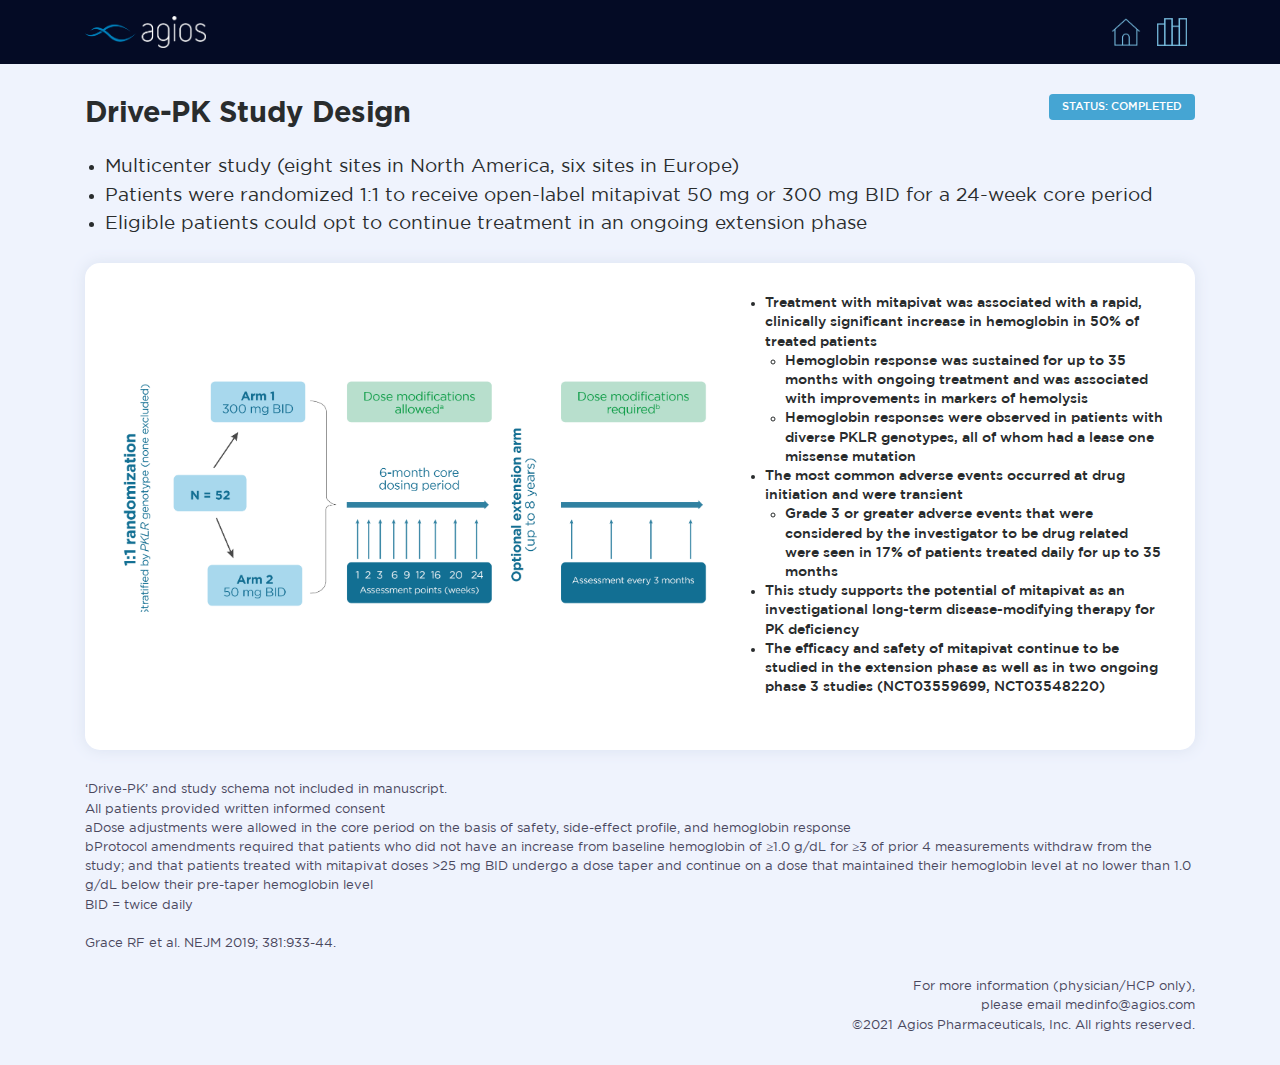
==== drive-pk-study-design.html @ 7fc3be54 "Add files via upload" ====
<!doctype html>
<html lang="en">
  <head>
    <!-- Required meta tags -->
    <meta charset="utf-8">
    <meta name="viewport" content="width=device-width, initial-scale=1, shrink-to-fit=no">

    <!-- Bootstrap CSS -->
    <link rel="stylesheet" href="css/bootstrap.min.css">
    <link rel="stylesheet" href="css/style.css">

    <title>Agios</title>
  </head>
  <body>
    <nav class="navbar navbar-expand-lg navbar-dark">
      <div class="container">
        <a class="navbar-brand" href="index.html">
          <img src="images/logo.png" />
        </a>

        <ul class="navbar-nav ml-auto">
            <li class="nav-item active">
              <a class="nav-link" href="index.html">
                <img src="images/icons/home-icon.png" width="30">
              </a>
            </li>
            <li class="nav-item active">
              <a class="nav-link" href="pkr-activator-pipeline.html">
                <img src="images/icons/pipeline-icon.png" width="30">
              </a>
            </li>
          </ul>
      </div>
    </nav>
    <main class="pipeline-details">
      <div class="container">
        <div class="row">
          <div class="col-md-12">
            <h1 class="mb-4">Drive-PK Study Design
              <span class="badge blue-dark float-right">Status: Completed</span>
            </h1>
          </div>
          <div class="col-md-12">
            <ul class="mb-4 pl-20">
              <li>Multicenter study (eight sites in North America, six sites in Europe)</li>
              <li>Patients were randomized 1:1 to receive open-label mitapivat 50 mg or 300 mg BID for a 24-week core period</li>
              <li>Eligible patients could opt to continue treatment in an ongoing extension phase</li>
            </ul>
            
            <div class="block">
              <div class="row">
                <div class="col-md-7 d-flex align-items-center">
                  <img src="images/drive-pk-study-design.png" />
                </div>

                <div class="col-md-5">
                  <ul class="mb-4 pl-20">
                    <li>Treatment with mitapivat was associated with a rapid, clinically significant increase in hemoglobin in 50% of treated patients
                        <ul class="pl-20">
                          <li>Hemoglobin response was sustained for up to 35 months with ongoing treatment and was associated with improvements in markers of hemolysis</li>
                          <li>Hemoglobin responses were observed in patients with diverse PKLR genotypes, all of whom had a lease one missense mutation</li>
                        </ul>
                       </li>
                       <li>The most common adverse events occurred at drug initiation and were transient
                          <ul class="pl-20">
                            <li>Grade 3 or greater adverse events that were considered by the investigator to be drug related were seen in 17% of patients treated daily for up to 35 months</li>
                          </ul>
                       </li>
                       <li>This study supports the potential of mitapivat as an investigational long-term disease-modifying therapy for PK deficiency</li>
                       <li>The efficacy and safety of mitapivat continue to be studied in the extension phase as well as in two ongoing phase 3 studies (NCT03559699, NCT03548220)</li>
                  </ul>
                </div>
              </div>
            </div>

          </div>
        </div>
        <footer>
            <div class="row">
              <div class="col-md-12">
                <p class="text-left mb-4">‘Drive-PK’ and study schema not included in manuscript.<br/>
                All patients provided written informed consent<br/> 
                aDose adjustments were allowed in the core period on the basis of safety, side-effect profile, and hemoglobin response<br/>
                bProtocol amendments required that patients who did not have an increase from baseline hemoglobin of ≥1.0 g/dL for ≥3 of prior 4 measurements withdraw from the study; and that patients treated with mitapivat doses >25 mg BID undergo a dose taper and continue on a dose that maintained their hemoglobin level at no lower than 1.0 g/dL below their pre-taper hemoglobin level<br/>
                BID = twice daily<br/><br/>
                Grace RF et al. NEJM 2019; 381:933-44.</p>
                <p class="text-right">For more information (physician/HCP only),<br/>
                please email medinfo@agios.com<br/>
                ©2021 Agios Pharmaceuticals, Inc. All rights reserved.</p>
              </div>
            </div>
        </footer>
      </div>
    </main>


    <!-- Optional JavaScript -->
    <!-- jQuery first, then Popper.js, then Bootstrap JS -->
    <!-- <script src="https://code.jquery.com/jquery-3.2.1.slim.min.js" integrity="sha384-KJ3o2DKtIkvYIK3UENzmM7KCkRr/rE9/Qpg6aAZGJwFDMVNA/GpGFF93hXpG5KkN" crossorigin="anonymous"></script>
    <script src="https://cdnjs.cloudflare.com/ajax/libs/popper.js/1.12.9/umd/popper.min.js" integrity="sha384-ApNbgh9B+Y1QKtv3Rn7W3mgPxhU9K/ScQsAP7hUibX39j7fakFPskvXusvfa0b4Q" crossorigin="anonymous"></script> -->
    <script src="js/jquery-3.4.1.min.js"></script>
    <script src="js/bootstrap.min.js"></script>
  </body>
</html>
---- css/style.css ----
/* fonts */
@font-face {
    font-family: 'Gotham';
    src: url('../fonts/Gotham-Bold.woff2') format('woff2'),
        url('../fonts/Gotham-Bold.woff') format('woff');
    font-weight: bold;
    font-style: normal;
    font-display: swap;
}

@font-face {
    font-family: 'Gotham';
    src: url('../fonts/Gotham-BoldItalic.woff2') format('woff2'),
        url('../fonts/Gotham-BoldItalic.woff') format('woff');
    font-weight: bold;
    font-style: italic;
    font-display: swap;
}

@font-face {
    font-family: 'Gotham';
    src: url('../fonts/Gotham-Bold.woff2') format('woff2'),
        url('../fonts/Gotham-Bold.woff') format('woff');
    font-weight: bold;
    font-style: normal;
    font-display: swap;
}

@font-face {
    font-family: 'Gotham';
    src: url('../fonts/Gotham-Black.woff2') format('woff2'),
        url('../fonts/Gotham-Black.woff') format('woff');
    font-weight: 500;
    font-style: normal;
    font-display: swap;
}

@font-face {
    font-family: 'Gotham';
    src: url('../fonts/Gotham-BookItalic.woff2') format('woff2'),
        url('../fonts/Gotham-BookItalic.woff') format('woff');
    font-weight: 500;
    font-style: italic;
    font-display: swap;
}

@font-face {
    font-family: 'Gotham';
    src: url('../fonts/Gotham-Book.woff2') format('woff2'),
        url('../fonts/Gotham-Book.woff') format('woff');
    font-weight: normal;
    font-style: normal;
    font-display: swap;
}

@font-face {
    font-family: 'Gotham';
    src: url('../fonts/Gotham-BookItalic.woff2') format('woff2'),
        url('../fonts/Gotham-BookItalic.woff') format('woff');
    font-weight: normal;
    font-style: italic;
    font-display: swap;
}

@font-face {
    font-family: 'Gotham';
    src: url('../fonts/Gotham-Light.woff2') format('woff2'),
        url('../fonts/Gotham-Light.woff') format('woff');
    font-weight: 300;
    font-style: normal;
    font-display: swap;
}

@font-face {
    font-family: 'Gotham';
    src: url('../fonts/Gotham-Light.woff2') format('woff2'),
        url('../fonts/Gotham-Light.woff') format('woff');
    font-weight: 300;
    font-style: normal;
    font-display: swap;
}

@font-face {
    font-family: 'Gotham';
    src: url('../fonts/Gotham-Medium.woff2') format('woff2'),
        url('../fonts/Gotham-Medium.woff') format('woff');
    font-weight: 500;
    font-style: normal;
    font-display: swap;
}

@font-face {
    font-family: 'Gotham';
    src: url('../fonts/Gotham-LightItalic.woff2') format('woff2'),
        url('../fonts/Gotham-LightItalic.woff') format('woff');
    font-weight: 300;
    font-style: italic;
    font-display: swap;
}

@font-face {
    font-family: 'Gotham';
    src: url('../fonts/Gotham-Medium.woff2') format('woff2'),
        url('../fonts/Gotham-Medium.woff') format('woff');
    font-weight: 500;
    font-style: normal;
    font-display: swap;
}

@font-face {
    font-family: 'Gotham';
    src: url('../fonts/Gotham-Thin.woff2') format('woff2'),
        url('../fonts/Gotham-Thin.woff') format('woff');
    font-weight: 100;
    font-style: normal;
    font-display: swap;
}

@font-face {
    font-family: 'Gotham';
    src: url('../fonts/Gotham-ThinItalic.woff2') format('woff2'),
        url('../fonts/Gotham-ThinItalic.woff') format('woff');
    font-weight: 100;
    font-style: italic;
    font-display: swap;
}

@font-face {
    font-family: 'Gotham';
    src: url('../fonts/Gotham-XLight.woff2') format('woff2'),
        url('../fonts/Gotham-XLight.woff') format('woff');
    font-weight: 300;
    font-style: normal;
    font-display: swap;
}

@font-face {
    font-family: 'Gotham';
    src: url('../fonts/Gotham-UltraItalic.woff2') format('woff2'),
        url('../fonts/Gotham-UltraItalic.woff') format('woff');
    font-weight: 500;
    font-style: italic;
    font-display: swap;
}

@font-face {
    font-family: 'Gotham';
    src: url('../fonts/Gotham-MediumItalic.woff2') format('woff2'),
        url('../fonts/Gotham-MediumItalic.woff') format('woff');
    font-weight: 500;
    font-style: italic;
    font-display: swap;
}

@font-face {
    font-family: 'Gotham';
    src: url('../fonts/Gotham-XLightItalic.woff2') format('woff2'),
        url('../fonts/Gotham-XLightItalic.woff') format('woff');
    font-weight: 300;
    font-style: italic;
    font-display: swap;
}

/* css */
body {
	font-family: 'Gotham';
	background: #eff3fd;
	font-size: 1.2rem;
	color: #292c2d;
}

.container {
    max-width: 1140px;
    width: 100%;
}

h1 {
    font-size: 1.8rem;
    font-weight: 900;
}

h2 {
    font-size: 1.4rem;
    font-weight: 900;
}

.navbar {
	background:	#040b25 !important;
	padding: .6rem 1rem;
}
.navbar ul.navbar-nav {
    -webkit-box-orient: horizontal;
    -webkit-box-direction: normal;
    -ms-flex-direction: row;
    flex-direction: row;
}

.navbar .navbar-nav .nav-link {
    padding-right: .5rem;
    padding-left: .5rem;
}

.navbar .navbar-brand img {
    height: 32px;
}

footer {
	padding-bottom: 30px;
}

footer p {
	font-size: 0.8rem;
    font-weight: 400;
    margin-bottom: 0px;
    color: #4a485d;
}

main > .container {
	padding-top: 30px;
}

.block {
    background: #ffffff;
    padding: 30px;
    border-radius: 30px;
    box-shadow: 0px 0px 15px #dae2f0;
    margin-bottom: 30px;
    width: 100%;
}

.home .block {
    padding: 40px;
}

.home .col-md-6 {
    display: flex;
}

a.block {
    color: #292c2d;
    text-decoration: none;
}


/* Peak Registry */
.peak-registry .container {
	background-image: url(../images/peak-registry-bg.png);
    background-position: top right;
    background-repeat: no-repeat;
    background-size: 32% 100%;
}

.peak-registry .container .row, 
.peak-registry .container footer {
    position: relative;
    z-index: 99;
}

.purple-text {
	color: #90278e;
}

.light-blue-text {
    color: #0093ce;
}

main ul li {
	font-size: 1.2rem;
    color: #292c2d;
    font-weight: 400;
}

/* Pipeline css */
.table {
    margin-bottom: 30px;
    background: #fff;
    border-radius: 15px;
}

.table .thead-dark th {
    color: #fff;
    background-color: #1d2a49;
    border-color: #1d2a49;
    font-size: 0.8rem;
    vertical-align: middle;
    font-weight: 400;
    line-height: 1rem;
    padding: 0.8rem 0.4rem;
}

.table .thead-dark th:first-child,
.table tbody:last-child td:first-child {
    border-radius: 15px 0 0 0;
}

.table .thead-dark th:last-child,
.table tbody:last-child td:last-child {
    border-radius: 0 15px 0 0;
}


.table tbody tr:first-child td {
    padding-top: 1.4rem;
}

.table tbody tr:last-child td {
    padding-bottom: 1.4rem;
}

.table .thead-dark th:first-child,
.table tbody tr td:first-child[rowspan="3"],
.table tbody tr td:first-child[rowspan="2"],
.table tbody tr td:first-child[rowspan="1"] {
    padding-left: 1.4rem;
}

.table .thead-dark th:last-child,
.table tbody tr td:last-child {
    padding-right: 1.4rem;
}


.table tbody+tbody {
    border-top: 0px;
}

.table td, .table th {
    padding: .4rem;
    border-top: 0;
}

.table td p {
    font-size: 0.8rem;
    font-weight: 500;
    line-height: 1rem;
    display: inline-flex;
}

.table-body-green {
	background: #ebfff0;	
}

.table-body-blue {
	background: #e6f3fc;	
}

.pipeline-block {
    display: block;
    height: 40px;
    font-size: 0.8rem;
    font-weight: 500;
    line-height: 1rem;
    color: #fff;
    text-align: center;
    padding: 10px 0px;
}

.pipeline-block:hover {
    color: #fff;
    text-decoration: none;
}

.green-light {
	background: #b8dfcd;
}

.green-medium {
	background: #8ccfb0;
}

.green-dark {
	background: #52b279;
}

.blue-light {
	background: #a8d8ed;
}

.blue-medium {
	background: #78bee1;
}

.blue-dark {
	background: #45a5d3;
}

.red-dark {
    background: #ab1927;
}

.green-text {
	color: #00b06d;
}

.blue-text {
	color: #126f93;
}

.red-text {
    color: #ab1927;
}

/* pipeline details */

.pipeline-details h1 .activate {
    height: 24px;
    vertical-align: top;
    margin-top: 6px;
    margin-left: 15px;
}
.pl-20 {
    padding-left: 20px;
}

.badge {
    font-size: 0.7rem;
    font-weight: 500;
    line-height: 1rem;
    text-transform: uppercase;
    padding: 0.3rem 0.8rem;
    color: #fff;
}

.pipeline-details .block {
    border-radius: 15px;
}

.pipeline-details .block img {
    width: 100%;
    margin-bottom: 30px;
}

.pipeline-details .block p,
.pipeline-details .block ul li {
    font-size: 0.9rem;
    font-weight: 500;
    line-height: 1.2rem;
}

.pipeline-details .block p strong {
    font-weight: 900;
    font-size: 1rem;
}

.pipeline-details .side-block-container {
    padding: 0px;
}

.pipeline-details .block .side-block {
    display: block;
    padding: 30px;
}

.pipeline-details .block .side-block-gray {
    background: #f4f4f4;
}

.pipeline-details .block .side-block:last-child {
    border-radius: 0px 0px 15px 15px;
}
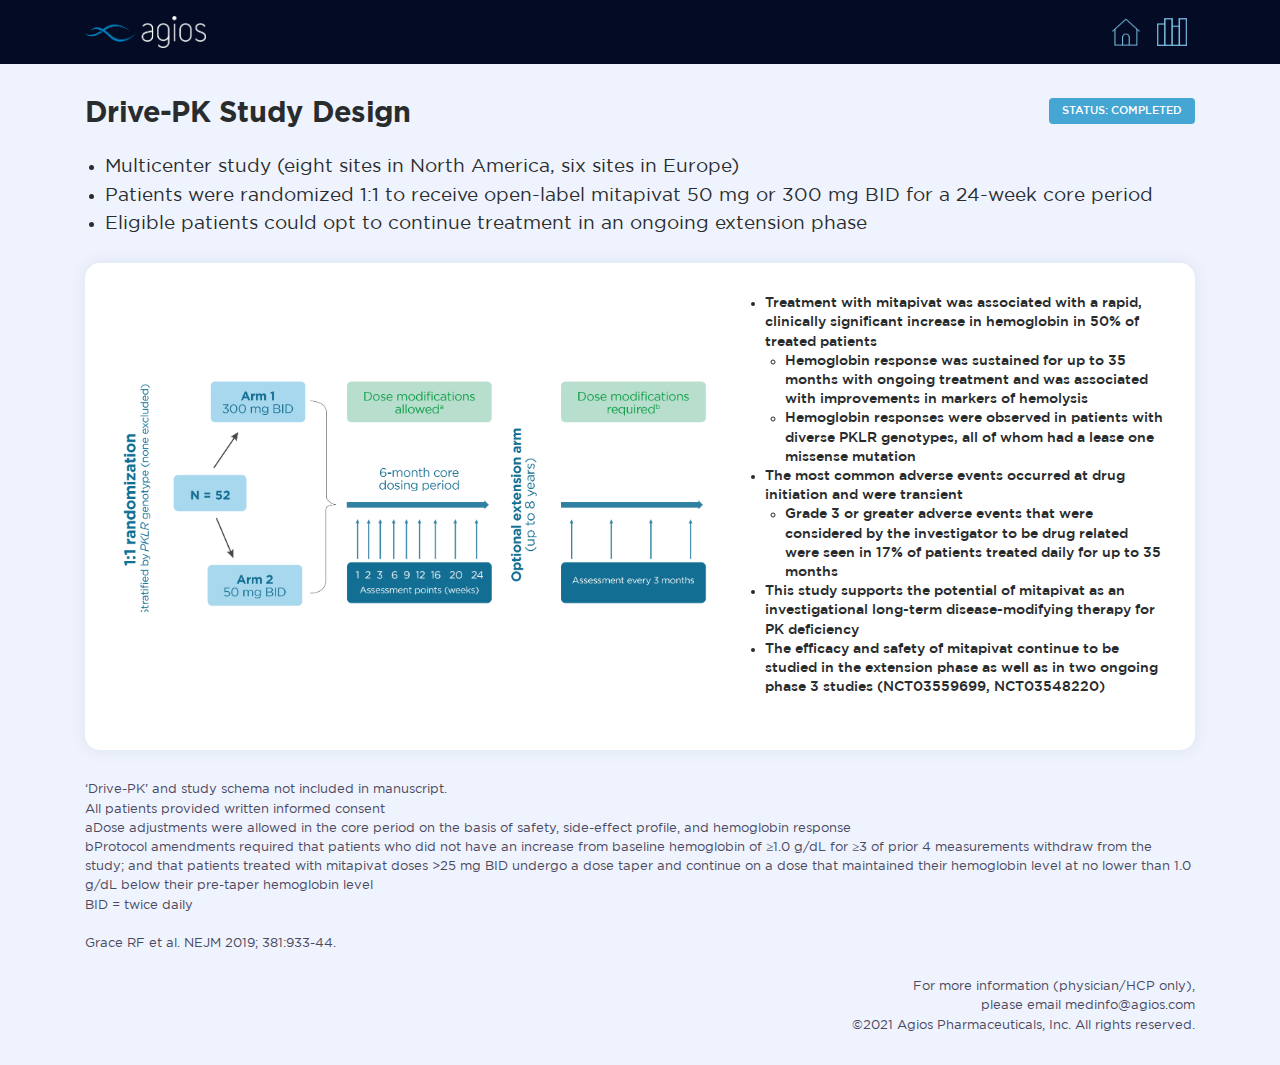
==== commit 4d451c36: "Add files via upload" ====
--- a/drive-pk-study-design.html
+++ b/drive-pk-study-design.html
@@ -35,11 +35,13 @@
     <main class="pipeline-details">
       <div class="container">
         <div class="row">
-          <div class="col-md-12">
-            <h1 class="mb-4">Drive-PK Study Design
-              <span class="badge blue-dark float-right">Status: Completed</span>
-            </h1>
+          <div class="col-7">
+            <h1 class="mb-4">Drive-PK Study Design</h1>
           </div>
+          <div class="col-5">
+            <span class="badge blue-dark float-right mt-1">Status: Completed</span>
+          </div>
+
           <div class="col-md-12">
             <ul class="mb-4 pl-20">
               <li>Multicenter study (eight sites in North America, six sites in Europe)</li>
@@ -49,11 +51,11 @@
             
             <div class="block">
               <div class="row">
-                <div class="col-md-7 d-flex align-items-center">
+                <div class="col-lg-7 d-flex align-items-center">
                   <img src="images/drive-pk-study-design.png" />
                 </div>
 
-                <div class="col-md-5">
+                <div class="col-lg-5">
                   <ul class="mb-4 pl-20">
                     <li>Treatment with mitapivat was associated with a rapid, clinically significant increase in hemoglobin in 50% of treated patients
                         <ul class="pl-20">
--- a/css/style.css
+++ b/css/style.css
@@ -457,4 +457,113 @@
 
 .pipeline-details .block .side-block:last-child {
     border-radius: 0px 0px 15px 15px;
+}
+
+/* responsive */
+@media (max-width: 1199px) {
+
+body, main ul li {
+    font-size: 1.1rem;
+    line-height: 1.3;
+}
+
+}
+
+@media (max-width: 991px) {
+
+.peak-registry .container{
+    background-image: none;
+}
+
+}
+
+@media (max-width: 767px) {
+
+h1 {
+    font-size: 1.5rem;
+}
+
+.h4, h4 {
+    font-size: 1.2rem;
+}
+
+.pipeline-details h1 .activate {
+    margin-top: 20px;
+    margin-left: 0;
+    display: block;
+}
+
+footer .text-right {
+    text-align: left!important;
+}
+
+.table .thead-dark th:first-child, 
+.table tbody tr td:first-child[rowspan="3"], 
+.table tbody tr td:first-child[rowspan="2"], 
+.table tbody tr td:first-child[rowspan="1"] {
+    display: none;
+}
+
+.table .thead-dark th {
+    border-color: #eff3fd;
+}
+
+.table .thead-dark th:nth-child(2),
+.table tbody tr td.green-text,
+.table tbody tr td.blue-text {
+    background: #eff3fd;
+    border-color: #eff3fd;
+    width: 170px;
+    position: sticky;
+    left: 0;
+    z-index: 2;
+}
+
+.table .thead-dark th:nth-child(3) {
+    border-radius: 15px 0 0 0;
+}
+
+.table {
+    width: 900px;
+    margin-bottom: 0px;
+}
+
+.ml-200 {
+    margin-left: 170px;
+}
+
+.mobile-table {
+    margin-bottom: 30px;
+}
+
+.pointer-button {
+    display: inline-block;
+    text-indent: -999px;
+    cursor: pointer;
+    border: 1px solid #eff3fd;
+    border-radius: 10px;
+    width: 12px;
+    height: 14px;
+    margin: 0;
+    background-color: #b6b6b6;
+}
+
+.pointer-button:hover, .pointer-button:focus {
+    outline: none;
+}
+
+.table-responsive::-webkit-scrollbar {
+    width: 0px;
+    height: 0px;
+    background: transparent; /* make scrollbar transparent */
+}
+
+}
+
+@media (max-width: 580px) {
+
+}
+
+@media (max-width: 480px) {
+
 }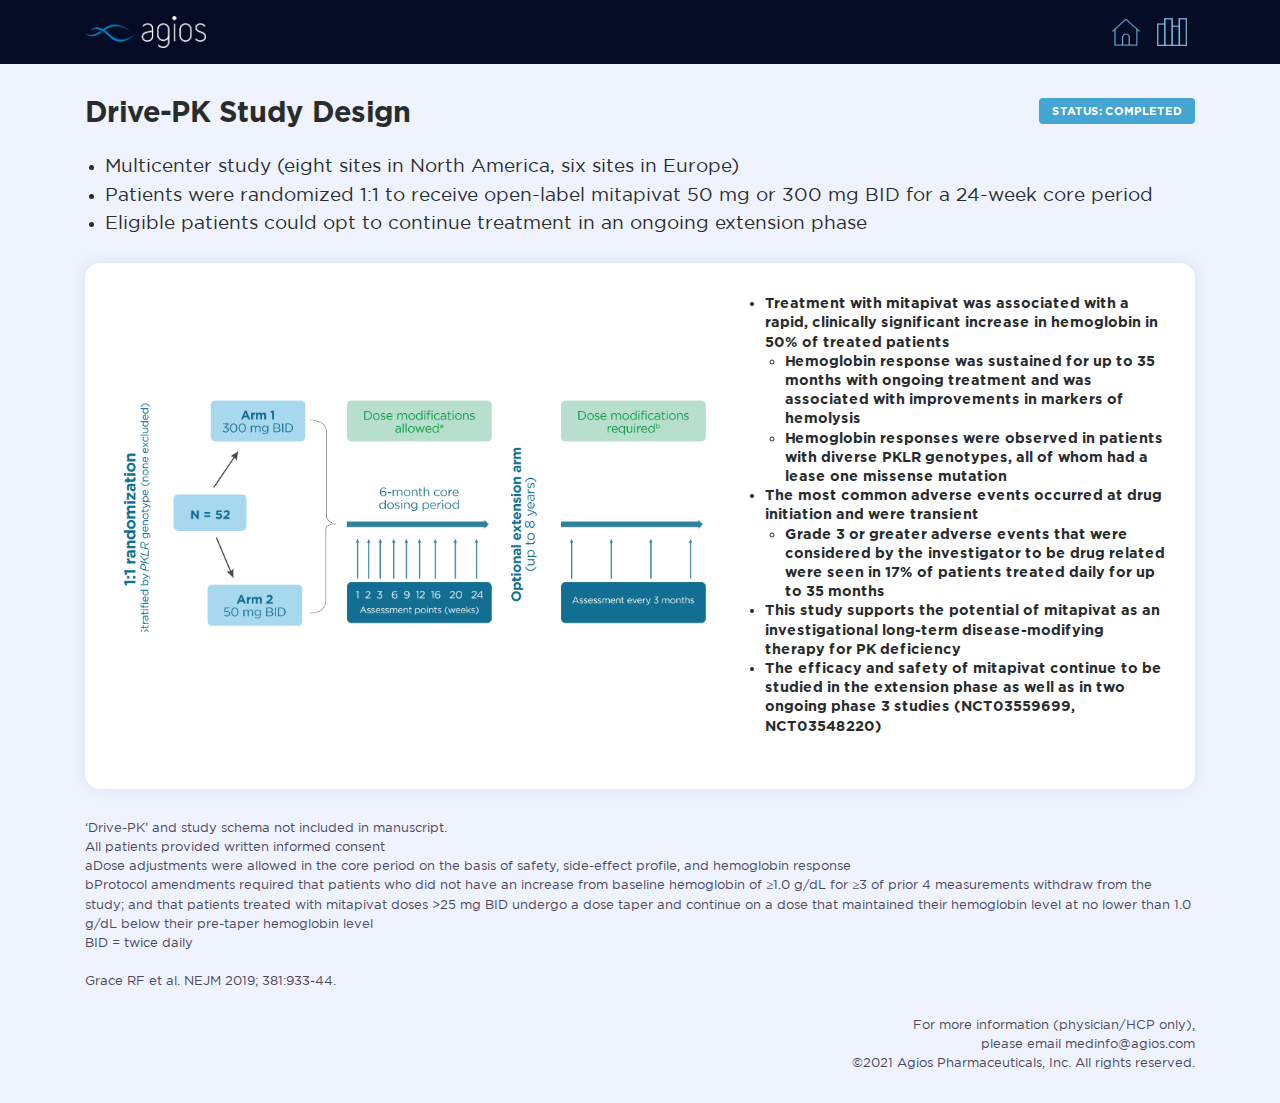
==== commit d2864a59: "Add files via upload" ====
--- a/drive-pk-study-design.html
+++ b/drive-pk-study-design.html
@@ -6,6 +6,9 @@
     <meta name="viewport" content="width=device-width, initial-scale=1, shrink-to-fit=no">
 
     <!-- Bootstrap CSS -->
+    <link rel="preconnect" href="https://fonts.gstatic.com">
+    <link href="https://fonts.googleapis.com/css2?family=Montserrat:wght@100;200;300;400;500;600;700;800;900&display=swap" rel="stylesheet">
+    
     <link rel="stylesheet" href="css/bootstrap.min.css">
     <link rel="stylesheet" href="css/style.css">
 
@@ -35,10 +38,10 @@
     <main class="pipeline-details">
       <div class="container">
         <div class="row">
-          <div class="col-7">
+          <div class="col-sm-9 col-7">
             <h1 class="mb-4">Drive-PK Study Design</h1>
           </div>
-          <div class="col-5">
+          <div class="col-sm-3 col-5">
             <span class="badge blue-dark float-right mt-1">Status: Completed</span>
           </div>
 
--- a/css/style.css
+++ b/css/style.css
@@ -1,5 +1,5 @@
 /* fonts */
-@font-face {
+/*@font-face {
     font-family: 'Gotham';
     src: url('../fonts/Gotham-Bold.woff2') format('woff2'),
         url('../fonts/Gotham-Bold.woff') format('woff');
@@ -159,7 +159,225 @@
     font-weight: 300;
     font-style: italic;
     font-display: swap;
-}
+}*/
+
+@font-face {
+    font-family: 'Gotham';
+    src: url('../fonts/Gotham-Light.eot');
+    src: url('../fonts/Gotham-Light.eot?#iefix') format('embedded-opentype'),
+        url('../fonts/Gotham-Light.woff2') format('woff2'),
+        url('../fonts/Gotham-Light.woff') format('woff'),
+        url('../fonts/Gotham-Light.ttf') format('truetype');
+    font-weight: 300;
+    font-style: normal;
+    font-display: swap;
+}
+
+@font-face {
+    font-family: 'Gotham';
+    src: url('../fonts/Gotham-BookItalic.eot');
+    src: url('../fonts/Gotham-BookItalic.eot?#iefix') format('embedded-opentype'),
+        url('../fonts/Gotham-BookItalic.woff2') format('woff2'),
+        url('../fonts/Gotham-BookItalic.woff') format('woff'),
+        url('../fonts/Gotham-BookItalic.ttf') format('truetype');
+    font-weight: normal;
+    font-style: italic;
+    font-display: swap;
+}
+
+@font-face {
+    font-family: 'Gotham';
+    src: url('../fonts/Gotham-BookItalic_1.eot');
+    src: url('../fonts/Gotham-BookItalic_1.eot?#iefix') format('embedded-opentype'),
+        url('../fonts/Gotham-BookItalic_1.woff2') format('woff2'),
+        url('../fonts/Gotham-BookItalic_1.woff') format('woff'),
+        url('../fonts/Gotham-BookItalic_1.ttf') format('truetype');
+    font-weight: 500;
+    font-style: italic;
+    font-display: swap;
+}
+
+@font-face {
+    font-family: 'Gotham';
+    src: url('../fonts/Gotham-Light_1.eot');
+    src: url('../fonts/Gotham-Light_1.eot?#iefix') format('embedded-opentype'),
+        url('../fonts/Gotham-Light_1.woff2') format('woff2'),
+        url('../fonts/Gotham-Light_1.woff') format('woff'),
+        url('../fonts/Gotham-Light_1.ttf') format('truetype');
+    font-weight: 300;
+    font-style: normal;
+    font-display: swap;
+}
+
+@font-face {
+    font-family: 'Gotham';
+    src: url('../fonts/Gotham-LightItalic.eot');
+    src: url('../fonts/Gotham-LightItalic.eot?#iefix') format('embedded-opentype'),
+        url('../fonts/Gotham-LightItalic.woff2') format('woff2'),
+        url('../fonts/Gotham-LightItalic.woff') format('woff'),
+        url('../fonts/Gotham-LightItalic.ttf') format('truetype');
+    font-weight: 300;
+    font-style: italic;
+    font-display: swap;
+}
+
+@font-face {
+    font-family: 'Gotham';
+    src: url('../fonts/Gotham-Thin.eot');
+    src: url('../fonts/Gotham-Thin.eot?#iefix') format('embedded-opentype'),
+        url('../fonts/Gotham-Thin.woff2') format('woff2'),
+        url('../fonts/Gotham-Thin.woff') format('woff'),
+        url('../fonts/Gotham-Thin.ttf') format('truetype');
+    font-weight: 100;
+    font-style: normal;
+    font-display: swap;
+}
+
+@font-face {
+    font-family: 'Gotham';
+    src: url('../fonts/Gotham-MediumItalic.eot');
+    src: url('../fonts/Gotham-MediumItalic.eot?#iefix') format('embedded-opentype'),
+        url('../fonts/Gotham-MediumItalic.woff2') format('woff2'),
+        url('../fonts/Gotham-MediumItalic.woff') format('woff'),
+        url('../fonts/Gotham-MediumItalic.ttf') format('truetype');
+    font-weight: 500;
+    font-style: italic;
+    font-display: swap;
+}
+
+@font-face {
+    font-family: 'Gotham';
+    src: url('../fonts/Gotham-UltraItalic.eot');
+    src: url('../fonts/Gotham-UltraItalic.eot?#iefix') format('embedded-opentype'),
+        url('../fonts/Gotham-UltraItalic.woff2') format('woff2'),
+        url('../fonts/Gotham-UltraItalic.woff') format('woff'),
+        url('../fonts/Gotham-UltraItalic.ttf') format('truetype');
+    font-weight: 500;
+    font-style: italic;
+    font-display: swap;
+}
+
+@font-face {
+    font-family: 'Gotham';
+    src: url('../fonts/Gotham-XLightItalic.eot');
+    src: url('../fonts/Gotham-XLightItalic.eot?#iefix') format('embedded-opentype'),
+        url('../fonts/Gotham-XLightItalic.woff2') format('woff2'),
+        url('../fonts/Gotham-XLightItalic.woff') format('woff'),
+        url('../fonts/Gotham-XLightItalic.ttf') format('truetype');
+    font-weight: 300;
+    font-style: italic;
+    font-display: swap;
+}
+
+@font-face {
+    font-family: 'Gotham';
+    src: url('../fonts/Gotham-Medium.eot');
+    src: url('../fonts/Gotham-Medium.eot?#iefix') format('embedded-opentype'),
+        url('../fonts/Gotham-Medium.woff2') format('woff2'),
+        url('../fonts/Gotham-Medium.woff') format('woff'),
+        url('../fonts/Gotham-Medium.ttf') format('truetype');
+    font-weight: 500;
+    font-style: normal;
+    font-display: swap;
+}
+
+@font-face {
+    font-family: 'Gotham';
+    src: url('../fonts/Gotham-ThinItalic.eot');
+    src: url('../fonts/Gotham-ThinItalic.eot?#iefix') format('embedded-opentype'),
+        url('../fonts/Gotham-ThinItalic.woff2') format('woff2'),
+        url('../fonts/Gotham-ThinItalic.woff') format('woff'),
+        url('../fonts/Gotham-ThinItalic.ttf') format('truetype');
+    font-weight: 100;
+    font-style: italic;
+    font-display: swap;
+}
+
+@font-face {
+    font-family: 'Gotham';
+    src: url('../fonts/Gotham-Medium_1.eot');
+    src: url('../fonts/Gotham-Medium_1.eot?#iefix') format('embedded-opentype'),
+        url('../fonts/Gotham-Medium_1.woff2') format('woff2'),
+        url('../fonts/Gotham-Medium_1.woff') format('woff'),
+        url('../fonts/Gotham-Medium_1.ttf') format('truetype');
+    font-weight: 500;
+    font-style: normal;
+    font-display: swap;
+}
+
+@font-face {
+    font-family: 'Gotham';
+    src: url('../fonts/Gotham-XLight.eot');
+    src: url('../fonts/Gotham-XLight.eot?#iefix') format('embedded-opentype'),
+        url('../fonts/Gotham-XLight.woff2') format('woff2'),
+        url('../fonts/Gotham-XLight.woff') format('woff'),
+        url('../fonts/Gotham-XLight.ttf') format('truetype');
+    font-weight: 300;
+    font-style: normal;
+    font-display: swap;
+}
+
+@font-face {
+    font-family: 'Gotham';
+    src: url('../fonts/Gotham-Bold.eot');
+    src: url('../fonts/Gotham-Bold.eot?#iefix') format('embedded-opentype'),
+        url('../fonts/Gotham-Bold.woff2') format('woff2'),
+        url('../fonts/Gotham-Bold.woff') format('woff'),
+        url('../fonts/Gotham-Bold.ttf') format('truetype');
+    font-weight: bold;
+    font-style: normal;
+    font-display: swap;
+}
+
+@font-face {
+    font-family: 'Gotham';
+    src: url('../fonts/Gotham-Bold_1.eot');
+    src: url('../fonts/Gotham-Bold_1.eot?#iefix') format('embedded-opentype'),
+        url('../fonts/Gotham-Bold_1.woff2') format('woff2'),
+        url('../fonts/Gotham-Bold_1.woff') format('woff'),
+        url('../fonts/Gotham-Bold_1.ttf') format('truetype');
+    font-weight: bold;
+    font-style: normal;
+    font-display: swap;
+}
+
+@font-face {
+    font-family: 'Gotham';
+    src: url('../fonts/Gotham-BoldItalic.eot');
+    src: url('../fonts/Gotham-BoldItalic.eot?#iefix') format('embedded-opentype'),
+        url('../fonts/Gotham-BoldItalic.woff2') format('woff2'),
+        url('../fonts/Gotham-BoldItalic.woff') format('woff'),
+        url('../fonts/Gotham-BoldItalic.ttf') format('truetype');
+    font-weight: bold;
+    font-style: italic;
+    font-display: swap;
+}
+
+@font-face {
+    font-family: 'Gotham';
+    src: url('../fonts/Gotham-Black.eot');
+    src: url('../fonts/Gotham-Black.eot?#iefix') format('embedded-opentype'),
+        url('../fonts/Gotham-Black.woff2') format('woff2'),
+        url('../fonts/Gotham-Black.woff') format('woff'),
+        url('../fonts/Gotham-Black.ttf') format('truetype');
+    font-weight: 500;
+    font-style: normal;
+    font-display: swap;
+}
+
+@font-face {
+    font-family: 'Gotham';
+    src: url('../fonts/Gotham-Book.eot');
+    src: url('../fonts/Gotham-Book.eot?#iefix') format('embedded-opentype'),
+        url('../fonts/Gotham-Book.woff2') format('woff2'),
+        url('../fonts/Gotham-Book.woff') format('woff'),
+        url('../fonts/Gotham-Book.ttf') format('truetype');
+    font-weight: normal;
+    font-style: normal;
+    font-display: swap;
+}
+
+
 
 /* css */
 body {
@@ -331,7 +549,7 @@
 
 .table td p {
     font-size: 0.8rem;
-    font-weight: 500;
+    font-weight: 600;
     line-height: 1rem;
     display: inline-flex;
 }
@@ -348,7 +566,7 @@
     display: block;
     height: 40px;
     font-size: 0.8rem;
-    font-weight: 500;
+    font-weight: 600;
     line-height: 1rem;
     color: #fff;
     text-align: center;
@@ -414,7 +632,7 @@
 
 .badge {
     font-size: 0.7rem;
-    font-weight: 500;
+    font-weight: 600;
     line-height: 1rem;
     text-transform: uppercase;
     padding: 0.3rem 0.8rem;
@@ -433,7 +651,7 @@
 .pipeline-details .block p,
 .pipeline-details .block ul li {
     font-size: 0.9rem;
-    font-weight: 500;
+    font-weight: 600;
     line-height: 1.2rem;
 }
 
@@ -473,24 +691,24 @@
 
 .peak-registry .container{
     background-image: none;
-}
-
-}
-
-@media (max-width: 767px) {
-
-h1 {
-    font-size: 1.5rem;
-}
-
-.h4, h4 {
-    font-size: 1.2rem;
 }
 
 .pipeline-details h1 .activate {
     margin-top: 20px;
     margin-left: 0;
     display: block;
+}
+
+}
+
+@media (max-width: 767px) {
+
+h1 {
+    font-size: 1.5rem;
+}
+
+.h4, h4 {
+    font-size: 1.2rem;
 }
 
 footer .text-right {
@@ -546,6 +764,7 @@
     height: 14px;
     margin: 0;
     background-color: #b6b6b6;
+    font-size: 6px;
 }
 
 .pointer-button:hover, .pointer-button:focus {
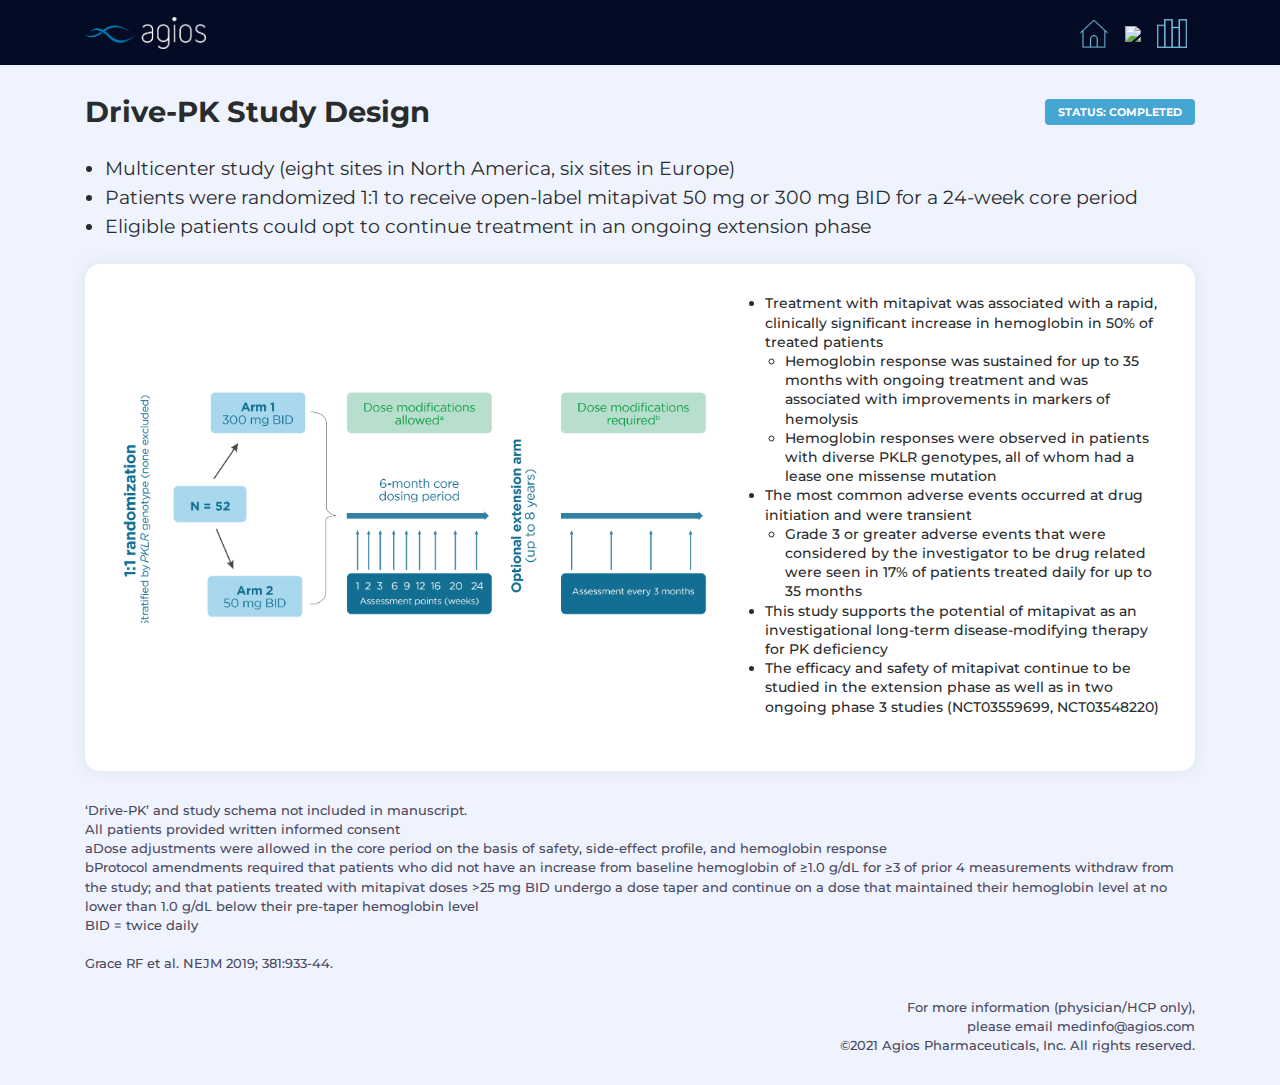
==== commit 21b4495c: "Add files via upload" ====
--- a/drive-pk-study-design.html
+++ b/drive-pk-study-design.html
@@ -25,6 +25,11 @@
             <li class="nav-item active">
               <a class="nav-link" href="index.html">
                 <img src="images/icons/home-icon.png" width="30">
+              </a>
+            </li>
+            <li class="nav-item active">
+              <a class="nav-link" href="peak-registry.html">
+                <img src="images/icons/peak-registry-icon.png" width="30">
               </a>
             </li>
             <li class="nav-item active">
--- a/css/style.css
+++ b/css/style.css
@@ -1,166 +1,4 @@
 /* fonts */
-/*@font-face {
-    font-family: 'Gotham';
-    src: url('../fonts/Gotham-Bold.woff2') format('woff2'),
-        url('../fonts/Gotham-Bold.woff') format('woff');
-    font-weight: bold;
-    font-style: normal;
-    font-display: swap;
-}
-
-@font-face {
-    font-family: 'Gotham';
-    src: url('../fonts/Gotham-BoldItalic.woff2') format('woff2'),
-        url('../fonts/Gotham-BoldItalic.woff') format('woff');
-    font-weight: bold;
-    font-style: italic;
-    font-display: swap;
-}
-
-@font-face {
-    font-family: 'Gotham';
-    src: url('../fonts/Gotham-Bold.woff2') format('woff2'),
-        url('../fonts/Gotham-Bold.woff') format('woff');
-    font-weight: bold;
-    font-style: normal;
-    font-display: swap;
-}
-
-@font-face {
-    font-family: 'Gotham';
-    src: url('../fonts/Gotham-Black.woff2') format('woff2'),
-        url('../fonts/Gotham-Black.woff') format('woff');
-    font-weight: 500;
-    font-style: normal;
-    font-display: swap;
-}
-
-@font-face {
-    font-family: 'Gotham';
-    src: url('../fonts/Gotham-BookItalic.woff2') format('woff2'),
-        url('../fonts/Gotham-BookItalic.woff') format('woff');
-    font-weight: 500;
-    font-style: italic;
-    font-display: swap;
-}
-
-@font-face {
-    font-family: 'Gotham';
-    src: url('../fonts/Gotham-Book.woff2') format('woff2'),
-        url('../fonts/Gotham-Book.woff') format('woff');
-    font-weight: normal;
-    font-style: normal;
-    font-display: swap;
-}
-
-@font-face {
-    font-family: 'Gotham';
-    src: url('../fonts/Gotham-BookItalic.woff2') format('woff2'),
-        url('../fonts/Gotham-BookItalic.woff') format('woff');
-    font-weight: normal;
-    font-style: italic;
-    font-display: swap;
-}
-
-@font-face {
-    font-family: 'Gotham';
-    src: url('../fonts/Gotham-Light.woff2') format('woff2'),
-        url('../fonts/Gotham-Light.woff') format('woff');
-    font-weight: 300;
-    font-style: normal;
-    font-display: swap;
-}
-
-@font-face {
-    font-family: 'Gotham';
-    src: url('../fonts/Gotham-Light.woff2') format('woff2'),
-        url('../fonts/Gotham-Light.woff') format('woff');
-    font-weight: 300;
-    font-style: normal;
-    font-display: swap;
-}
-
-@font-face {
-    font-family: 'Gotham';
-    src: url('../fonts/Gotham-Medium.woff2') format('woff2'),
-        url('../fonts/Gotham-Medium.woff') format('woff');
-    font-weight: 500;
-    font-style: normal;
-    font-display: swap;
-}
-
-@font-face {
-    font-family: 'Gotham';
-    src: url('../fonts/Gotham-LightItalic.woff2') format('woff2'),
-        url('../fonts/Gotham-LightItalic.woff') format('woff');
-    font-weight: 300;
-    font-style: italic;
-    font-display: swap;
-}
-
-@font-face {
-    font-family: 'Gotham';
-    src: url('../fonts/Gotham-Medium.woff2') format('woff2'),
-        url('../fonts/Gotham-Medium.woff') format('woff');
-    font-weight: 500;
-    font-style: normal;
-    font-display: swap;
-}
-
-@font-face {
-    font-family: 'Gotham';
-    src: url('../fonts/Gotham-Thin.woff2') format('woff2'),
-        url('../fonts/Gotham-Thin.woff') format('woff');
-    font-weight: 100;
-    font-style: normal;
-    font-display: swap;
-}
-
-@font-face {
-    font-family: 'Gotham';
-    src: url('../fonts/Gotham-ThinItalic.woff2') format('woff2'),
-        url('../fonts/Gotham-ThinItalic.woff') format('woff');
-    font-weight: 100;
-    font-style: italic;
-    font-display: swap;
-}
-
-@font-face {
-    font-family: 'Gotham';
-    src: url('../fonts/Gotham-XLight.woff2') format('woff2'),
-        url('../fonts/Gotham-XLight.woff') format('woff');
-    font-weight: 300;
-    font-style: normal;
-    font-display: swap;
-}
-
-@font-face {
-    font-family: 'Gotham';
-    src: url('../fonts/Gotham-UltraItalic.woff2') format('woff2'),
-        url('../fonts/Gotham-UltraItalic.woff') format('woff');
-    font-weight: 500;
-    font-style: italic;
-    font-display: swap;
-}
-
-@font-face {
-    font-family: 'Gotham';
-    src: url('../fonts/Gotham-MediumItalic.woff2') format('woff2'),
-        url('../fonts/Gotham-MediumItalic.woff') format('woff');
-    font-weight: 500;
-    font-style: italic;
-    font-display: swap;
-}
-
-@font-face {
-    font-family: 'Gotham';
-    src: url('../fonts/Gotham-XLightItalic.woff2') format('woff2'),
-        url('../fonts/Gotham-XLightItalic.woff') format('woff');
-    font-weight: 300;
-    font-style: italic;
-    font-display: swap;
-}*/
-
 @font-face {
     font-family: 'Gotham';
     src: url('../fonts/Gotham-Light.eot');
@@ -381,10 +219,12 @@
 
 /* css */
 body {
-	font-family: 'Gotham';
+	/*font-family: 'Gotham';*/
+    font-family: 'Montserrat', sans-serif;
 	background: #eff3fd;
 	font-size: 1.2rem;
 	color: #292c2d;
+    font-weight: 400;
 }
 
 .container {
@@ -394,12 +234,12 @@
 
 h1 {
     font-size: 1.8rem;
-    font-weight: 900;
+    font-weight: 700;
 }
 
 h2 {
     font-size: 1.4rem;
-    font-weight: 900;
+    font-weight: 700;
 }
 
 .navbar {
@@ -428,7 +268,7 @@
 
 footer p {
 	font-size: 0.8rem;
-    font-weight: 400;
+    font-weight: 500;
     margin-bottom: 0px;
     color: #4a485d;
 }
@@ -562,6 +402,10 @@
 	background: #e6f3fc;	
 }
 
+.table-body-white {
+    background: #ffffff;    
+}
+
 .pipeline-block {
     display: block;
     height: 40px;
@@ -632,7 +476,7 @@
 
 .badge {
     font-size: 0.7rem;
-    font-weight: 600;
+    font-weight: 700;
     line-height: 1rem;
     text-transform: uppercase;
     padding: 0.3rem 0.8rem;
@@ -651,12 +495,12 @@
 .pipeline-details .block p,
 .pipeline-details .block ul li {
     font-size: 0.9rem;
-    font-weight: 600;
+    font-weight: 500;
     line-height: 1.2rem;
 }
 
 .pipeline-details .block p strong {
-    font-weight: 900;
+    font-weight: 700;
     font-size: 1rem;
 }
 
@@ -697,6 +541,14 @@
     margin-top: 20px;
     margin-left: 0;
     display: block;
+}
+
+.big-img {
+    height: 150px;
+}
+
+.small-img {
+    height: 70px;
 }
 
 }
@@ -731,27 +583,63 @@
 .table tbody tr td.blue-text {
     background: #eff3fd;
     border-color: #eff3fd;
-    width: 170px;
+    width: 150px;
     position: sticky;
     left: 0;
     z-index: 2;
+    padding-left: 20px;
+}
+
+.table .table-body-green th:nth-child(2),
+.table .table-body-green tr td.green-text,
+.table .table-body-green tr td.blue-text {
+    background: #ebfff0;
+    border-color: #ebfff0;
+    border-radius: 0;
+    border: 0px;
+}
+
+.table .table-body-blue th:nth-child(2),
+.table .table-body-blue tr td.green-text,
+.table .table-body-blue tr td.blue-text {
+    background: #e6f3fc;
+    border-color: #e6f3fc;
+    border-radius: 0;
+    border: 0px;
+}
+
+.table .table-body-white th:nth-child(2),
+.table .table-body-white tr td.green-text,
+.table .table-body-white tr td.blue-text {
+    background: #ffffff;
+    border-color: #ffffff;
+    border-radius: 0;
+    border: 0px;
 }
 
 .table .thead-dark th:nth-child(3) {
     border-radius: 15px 0 0 0;
 }
 
+.table-responsive {
+    padding: 20px 0px 30px 0px;
+    border-radius: 15px;
+}
+
 .table {
-    width: 900px;
+    width: 750px;
     margin-bottom: 0px;
 }
 
 .ml-200 {
-    margin-left: 170px;
+    margin-left: 150px;
+    margin-top: -40px;
+    z-index: 99;
+    position: relative;
 }
 
 .mobile-table {
-    margin-bottom: 30px;
+    margin-bottom: 45px;
 }
 
 .pointer-button {
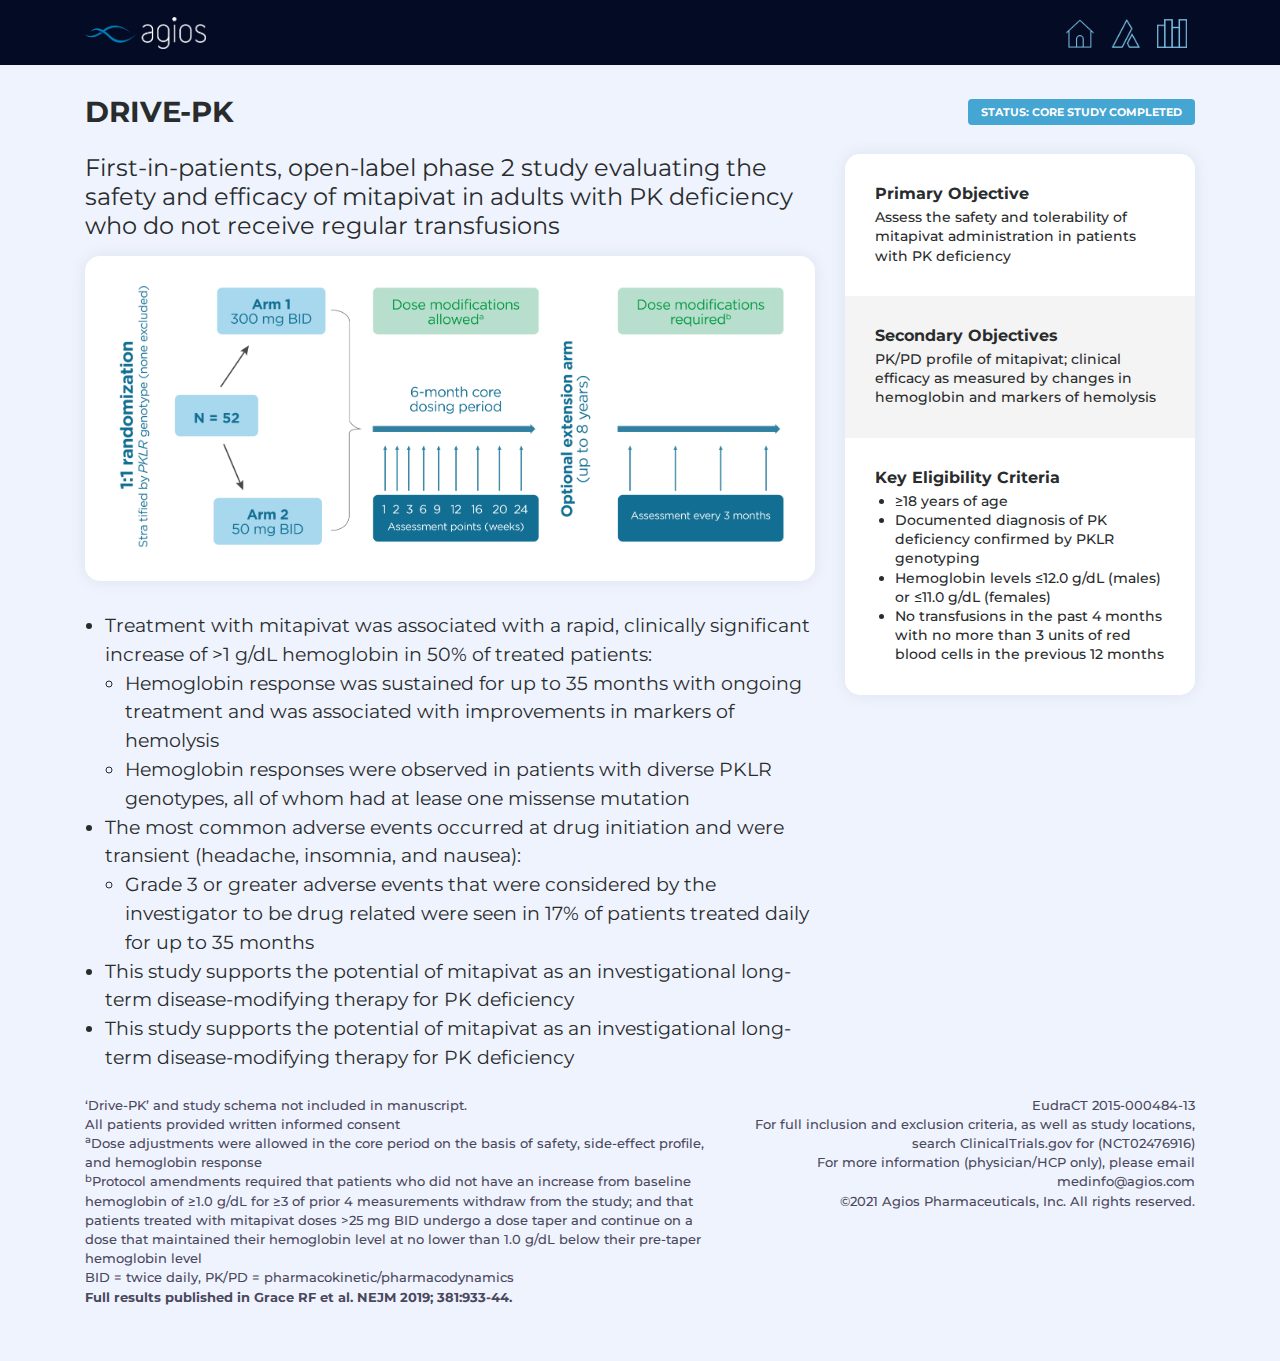
==== commit a2d231eb: "Add files via upload" ====
--- a/drive-pk-study-design.html
+++ b/drive-pk-study-design.html
@@ -44,59 +44,83 @@
       <div class="container">
         <div class="row">
           <div class="col-sm-9 col-7">
-            <h1 class="mb-4">Drive-PK Study Design</h1>
+            <h1 class="mb-4">DRIVE-PK</h1>
           </div>
           <div class="col-sm-3 col-5">
-            <span class="badge blue-dark float-right mt-1">Status: Completed</span>
+            <span class="badge blue-dark float-right mt-1">STATUS: CORE STUDY COMPLETED</span>
           </div>
 
-          <div class="col-md-12">
-            <ul class="mb-4 pl-20">
-              <li>Multicenter study (eight sites in North America, six sites in Europe)</li>
-              <li>Patients were randomized 1:1 to receive open-label mitapivat 50 mg or 300 mg BID for a 24-week core period</li>
-              <li>Eligible patients could opt to continue treatment in an ongoing extension phase</li>
-            </ul>
+          <div class="col-md-8">
+            <h4 class="font-weight-normal mb-3">First-in-patients, open-label phase 2 study evaluating the safety and efficacy of mitapivat in adults with PK deficiency who do not receive regular transfusions</h4>
             
             <div class="block">
               <div class="row">
-                <div class="col-lg-7 d-flex align-items-center">
-                  <img src="images/drive-pk-study-design.png" />
+                <div class="col-lg-12 d-flex align-items-center">
+                  <img src="images/drive-pk-study-design.png" class="mb-0" />
                 </div>
+              </div>
+            </div>
 
-                <div class="col-lg-5">
+            <div class="row">     
+                <div class="col-lg-12">
                   <ul class="mb-4 pl-20">
-                    <li>Treatment with mitapivat was associated with a rapid, clinically significant increase in hemoglobin in 50% of treated patients
+                    <li>Treatment with mitapivat was associated with a rapid, clinically significant increase of >1 g/dL hemoglobin in 50% of treated patients:
                         <ul class="pl-20">
                           <li>Hemoglobin response was sustained for up to 35 months with ongoing treatment and was associated with improvements in markers of hemolysis</li>
-                          <li>Hemoglobin responses were observed in patients with diverse PKLR genotypes, all of whom had a lease one missense mutation</li>
+                          <li>Hemoglobin responses were observed in patients with diverse PKLR genotypes, all of whom had at lease one missense mutation</li>
                         </ul>
                        </li>
-                       <li>The most common adverse events occurred at drug initiation and were transient
+                       <li>The most common adverse events occurred at drug initiation and were transient (headache, insomnia, and nausea):
                           <ul class="pl-20">
                             <li>Grade 3 or greater adverse events that were considered by the investigator to be drug related were seen in 17% of patients treated daily for up to 35 months</li>
                           </ul>
                        </li>
                        <li>This study supports the potential of mitapivat as an investigational long-term disease-modifying therapy for PK deficiency</li>
-                       <li>The efficacy and safety of mitapivat continue to be studied in the extension phase as well as in two ongoing phase 3 studies (NCT03559699, NCT03548220)</li>
+                       <li>This study supports the potential of mitapivat as an investigational long-term disease-modifying therapy for PK deficiency</li>
+                  </ul>
+                </div>
+            </div>
+          </div>
+
+          <div class="col-md-4">
+              <div class="block side-block-container">
+                <div class="side-block">
+                  <p class="mb-1"><strong>Primary Objective</strong></p>
+                  <p class="mb-0">Assess the safety and tolerability of mitapivat administration in patients with PK deficiency</p>
+                </div>
+                <div class="side-block side-block-gray">
+                  <p class="mb-1"><strong>Secondary Objectives</strong></p>
+                  <p class="mb-0">PK/PD profile of mitapivat; clinical efficacy as measured by changes in hemoglobin and markers of hemolysis</p>
+                </div>
+                <div class="side-block">
+                  <p class="mb-1"><strong>Key Eligibility Criteria</strong></p>
+                  <ul class="mb-0 pl-20">
+                      <li>≥18 years of age</li>
+                      <li>Documented diagnosis of PK deficiency confirmed by PKLR genotyping</li>
+                      <li>Hemoglobin levels ≤12.0 g/dL (males) or ≤11.0 g/dL (females)</li>
+                      <li>No transfusions in the past 4 months with no more than 3 units of red blood cells in the previous 12 months</li>
                   </ul>
                 </div>
               </div>
             </div>
 
-          </div>
         </div>
         <footer>
             <div class="row">
-              <div class="col-md-12">
+              <div class="col-md-7">
                 <p class="text-left mb-4">‘Drive-PK’ and study schema not included in manuscript.<br/>
                 All patients provided written informed consent<br/> 
-                aDose adjustments were allowed in the core period on the basis of safety, side-effect profile, and hemoglobin response<br/>
-                bProtocol amendments required that patients who did not have an increase from baseline hemoglobin of ≥1.0 g/dL for ≥3 of prior 4 measurements withdraw from the study; and that patients treated with mitapivat doses >25 mg BID undergo a dose taper and continue on a dose that maintained their hemoglobin level at no lower than 1.0 g/dL below their pre-taper hemoglobin level<br/>
-                BID = twice daily<br/><br/>
-                Grace RF et al. NEJM 2019; 381:933-44.</p>
-                <p class="text-right">For more information (physician/HCP only),<br/>
-                please email medinfo@agios.com<br/>
-                ©2021 Agios Pharmaceuticals, Inc. All rights reserved.</p>
+                <sup>a</sup>Dose adjustments were allowed in the core period on the basis of safety, side-effect profile, and hemoglobin response <br/>
+                <sup>b</sup>Protocol amendments required that patients who did not have an increase from baseline hemoglobin of ≥1.0 g/dL for ≥3 of prior 4 measurements withdraw from the study; and that patients treated with mitapivat doses >25 mg BID undergo a dose taper and continue on a dose that maintained their hemoglobin level at no lower than 1.0 g/dL below their pre-taper hemoglobin level<br/>
+                BID = twice daily, PK/PD = pharmacokinetic/pharmacodynamics<br/>
+                <strong>Full results published in Grace RF et al. NEJM 2019; 381:933-44.</strong></p>
+              </div>
+              <div class="col-md-5">
+                <p class="text-right">EudraCT 2015-000484-13<br/>
+                For full inclusion and exclusion criteria, as well as study 
+                locations, search ClinicalTrials.gov for (NCT02476916)<br/>
+                For more information (physician/HCP only), please email medinfo@agios.com<br/>
+                &copy;2021 Agios Pharmaceuticals, Inc. All rights reserved.</p>
               </div>
             </div>
         </footer>
